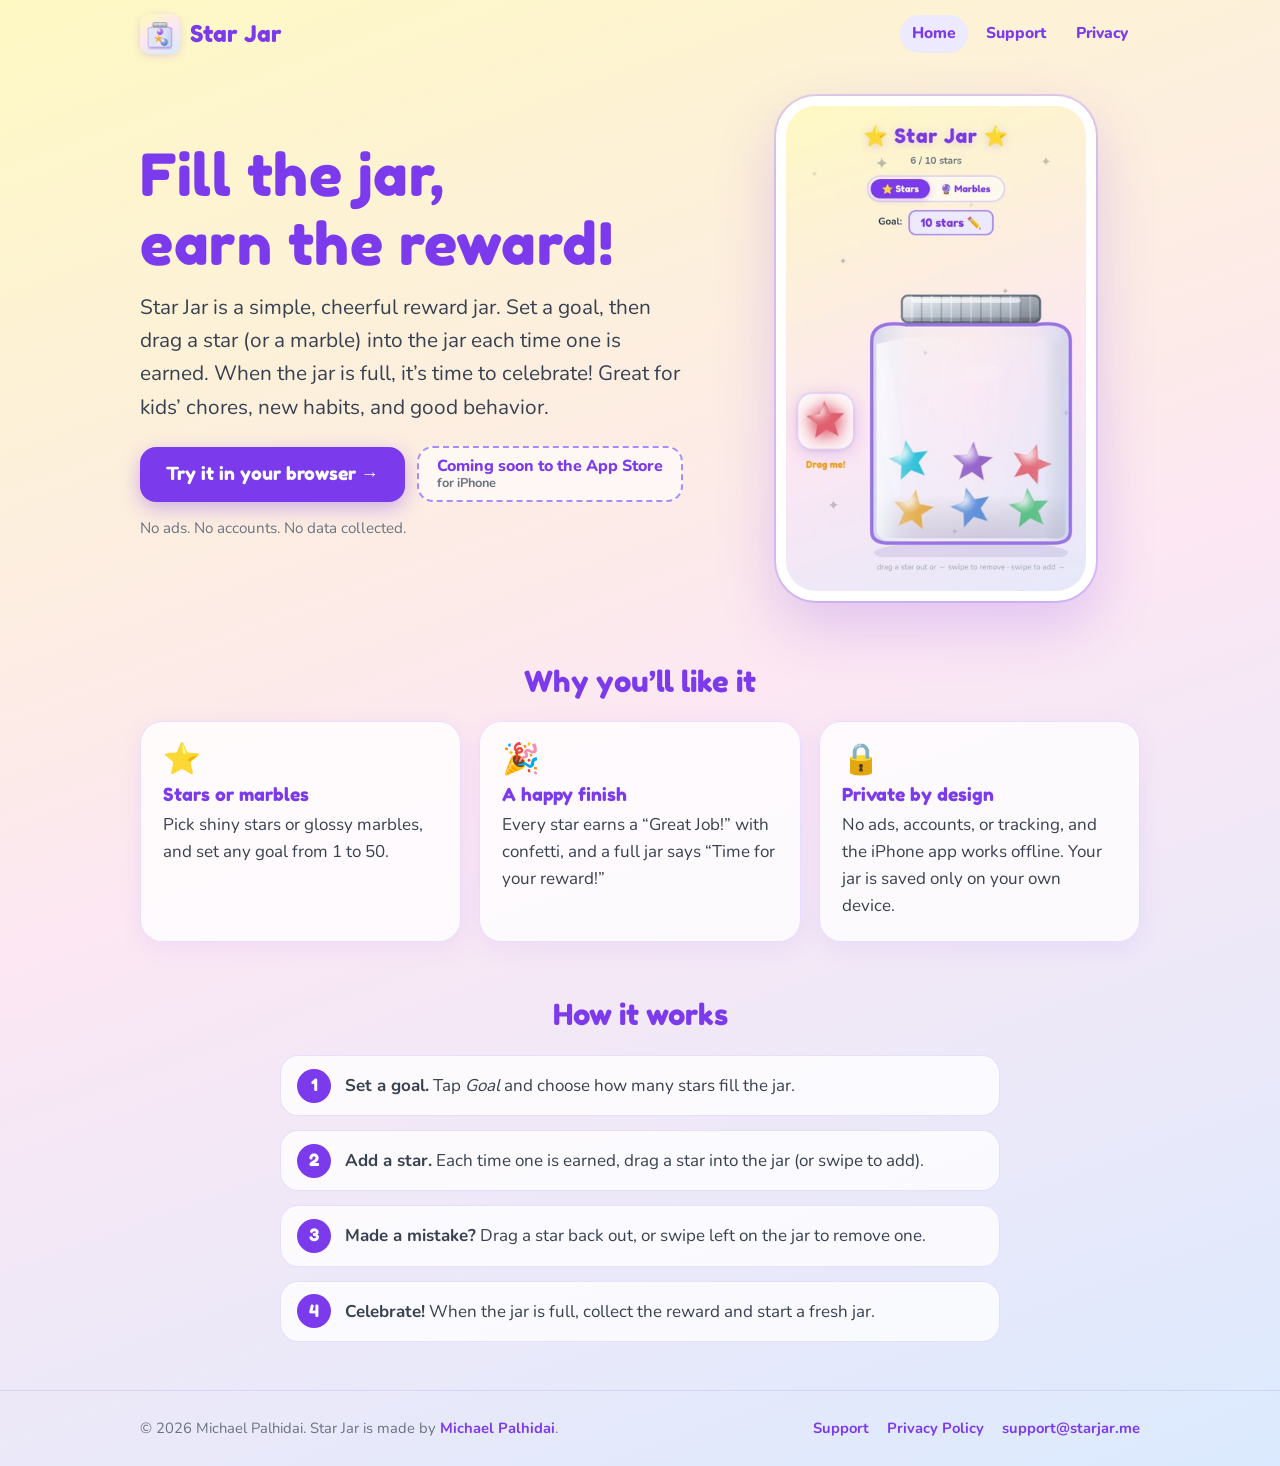
==== index.html @ a4838b50 "Star Jar website: landing, support, privacy, 404" ====
<!doctype html>
<html lang="en">
<head>
  <meta charset="utf-8">
  <meta name="viewport" content="width=device-width, initial-scale=1, viewport-fit=cover">
  <title>Star Jar – a simple, cheerful reward jar</title>
  <meta name="description" content="Star Jar is a simple reward jar for iPhone. Set a goal, drag a star or marble into the jar each time one is earned, and celebrate when it is full. No ads, no accounts, no data collected.">
  <link rel="canonical" href="https://starjar.me/">
  <meta name="theme-color" content="#fef9c3">
  <meta name="author" content="Michael Palhidai">
  <link rel="icon" href="/favicon.ico" sizes="any">
  <link rel="icon" type="image/png" sizes="32x32" href="/favicon-32.png">
  <link rel="apple-touch-icon" href="/apple-touch-icon.png">
  <link rel="manifest" href="/site.webmanifest">
  <meta property="og:type" content="website">
  <meta property="og:site_name" content="Star Jar">
  <meta property="og:title" content="Star Jar – a simple, cheerful reward jar">
  <meta property="og:description" content="Star Jar is a simple reward jar for iPhone. Set a goal, drag a star or marble into the jar each time one is earned, and celebrate when it is full. No ads, no accounts, no data collected.">
  <meta property="og:url" content="https://starjar.me/">
  <meta property="og:image" content="https://starjar.me/img/og-image.png">
  <meta property="og:image:width" content="1200">
  <meta property="og:image:height" content="630">
  <meta property="og:image:alt" content="The Star Jar app icon: a glass jar holding a star and two marbles.">
  <meta name="twitter:card" content="summary_large_image">
  <meta name="twitter:title" content="Star Jar – a simple, cheerful reward jar">
  <meta name="twitter:description" content="Star Jar is a simple reward jar for iPhone. Set a goal, drag a star or marble into the jar each time one is earned, and celebrate when it is full. No ads, no accounts, no data collected.">
  <meta name="twitter:image" content="https://starjar.me/img/og-image.png">
  <link rel="preload" href="/fonts/fredoka-one-latin-400-normal.woff2" as="font" type="font/woff2" crossorigin>
  <link rel="stylesheet" href="/style.css">
  <script type="application/ld+json">
  {"@context":"https://schema.org","@type":"SoftwareApplication","name":"Star Jar","operatingSystem":"iOS","applicationCategory":"LifestyleApplication","url":"https://starjar.me/","author":{"@type":"Person","name":"Michael Palhidai"},"description":"A simple, cheerful reward jar. Set a goal, drag a star or marble into the jar each time one is earned, and celebrate when the jar is full."}
  </script>
</head>
<body>
  <header class="site-header">
    <div class="wrap">
      <a class="brand" href="/"><img src="/img/icon-192.png" alt="" width="40" height="40">Star Jar</a>
      <nav class="nav" aria-label="Main">
        <a href="/" aria-current="page">Home</a>
        <a href="/support.html">Support</a>
        <a href="/privacy.html">Privacy</a>
      </nav>
    </div>
  </header>

  <main>
    <section class="wrap hero">
      <div>
        <h1>Fill the jar,<br>earn the reward!</h1>
        <p class="lead">Star Jar is a simple, cheerful reward jar. Set a goal, then drag a star (or a marble) into the jar each time one is earned. When the jar is full, it&rsquo;s time to celebrate! Great for kids&rsquo; chores, new habits, and good behavior.</p>
        <div class="cta-row">
          <a class="btn btn-primary" href="https://star-jar-gules.vercel.app">Try it in your browser &rarr;</a>
          <span class="soon" aria-label="Coming soon to the App Store">Coming soon to the App Store<small>for iPhone</small></span>
        </div>
        <p class="note">No ads. No accounts. No data collected.</p>
      </div>
      <div class="phone">
        <img src="/img/screenshot.jpg" srcset="/img/screenshot-small.jpg 390w, /img/screenshot.jpg 780w" sizes="(max-width: 480px) 78vw, 320px" width="780" height="1260" alt="Star Jar showing six colorful stars in the jar out of a goal of ten.">
      </div>
    </section>

    <section class="wrap section">
      <h2>Why you&rsquo;ll like it</h2>
      <div class="cards">
        <div class="card">
          <span class="emoji" aria-hidden="true">⭐</span>
          <h3>Stars or marbles</h3>
          <p>Pick shiny stars or glossy marbles, and set any goal from 1 to 50.</p>
        </div>
        <div class="card">
          <span class="emoji" aria-hidden="true">🎉</span>
          <h3>A happy finish</h3>
          <p>Every star earns a &ldquo;Great Job!&rdquo; with confetti, and a full jar says &ldquo;Time for your reward!&rdquo;</p>
        </div>
        <div class="card">
          <span class="emoji" aria-hidden="true">🔒</span>
          <h3>Private by design</h3>
          <p>No ads, accounts, or tracking, and the iPhone app works offline. Your jar is saved only on your own device.</p>
        </div>
      </div>
    </section>

    <section class="wrap narrow section">
      <h2>How it works</h2>
      <ol class="steps">
        <li><strong>Set a goal.</strong> Tap <em>Goal</em> and choose how many stars fill the jar.</li>
        <li><strong>Add a star.</strong> Each time one is earned, drag a star into the jar (or swipe to add).</li>
        <li><strong>Made a mistake?</strong> Drag a star back out, or swipe left on the jar to remove one.</li>
        <li><strong>Celebrate!</strong> When the jar is full, collect the reward and start a fresh jar.</li>
      </ol>
    </section>
  </main>
  <footer class="site-footer">
    <div class="wrap">
      <div>&copy; 2026 Michael Palhidai. Star Jar is made by <a href="https://michaelpalhidai.com">Michael Palhidai</a>.</div>
      <nav aria-label="Footer">
        <a href="/support.html">Support</a>
        <a href="/privacy.html">Privacy Policy</a>
        <a href="mailto:support@starjar.me">support@starjar.me</a>
      </nav>
    </div>
  </footer>
</body>
</html>
---- style.css ----
@font-face { font-family: "Fredoka One"; src: url("/fonts/fredoka-one-latin-400-normal.woff2") format("woff2"); font-weight: 400; font-display: swap; }
@font-face { font-family: "Nunito"; src: url("/fonts/nunito-latin-400-normal.woff2") format("woff2"); font-weight: 400; font-display: swap; }
@font-face { font-family: "Nunito"; src: url("/fonts/nunito-latin-700-normal.woff2") format("woff2"); font-weight: 700; font-display: swap; }
@font-face { font-family: "Nunito"; src: url("/fonts/nunito-latin-800-normal.woff2") format("woff2"); font-weight: 800; font-display: swap; }

:root {
  --purple: #7c3aed;
  --purple-dark: #5b21b6;
  --purple-soft: #ede9fe;
  --lilac: #a78bfa;
  --gold: #f59e0b;
  --ink: #374151;
  --muted: #6b7280;
  --card: rgba(255, 255, 255, 0.78);
  --radius: 22px;
}

* { box-sizing: border-box; }

html {
  -webkit-text-size-adjust: 100%;
  min-height: 100%;
  background: linear-gradient(160deg, #fef9c3 0%, #fce7f3 50%, #dbeafe 100%) no-repeat;
  background-color: #dbeafe;
}

body {
  margin: 0;
  min-height: 100vh;
  font-family: "Nunito", system-ui, -apple-system, "Segoe UI", Helvetica, Arial, sans-serif;
  font-size: 17px;
  line-height: 1.6;
  color: var(--ink);
  display: flex;
  flex-direction: column;
}

a { color: var(--purple); font-weight: 700; text-underline-offset: 3px; }
a:hover { color: var(--purple-dark); }

h1, h2, h3, .brand { font-family: "Fredoka One", "Nunito", system-ui, sans-serif; font-weight: 400; color: var(--purple); line-height: 1.2; }
h1 { font-size: clamp(2.2rem, 7vw, 3.6rem); margin: 0 0 12px; letter-spacing: 0.5px; }
h2 { font-size: clamp(1.4rem, 4vw, 1.8rem); margin: 0 0 10px; }
h3 { font-size: 1.15rem; margin: 0 0 6px; }

.wrap { width: 100%; max-width: 1040px; margin: 0 auto; padding: 0 20px; }
.narrow { max-width: 760px; }

/* Header */
.site-header { padding: calc(14px + env(safe-area-inset-top, 0px)) 0 14px; }
.site-header .wrap { display: flex; align-items: center; justify-content: space-between; gap: 12px; flex-wrap: wrap; }
.brand { display: inline-flex; align-items: center; gap: 10px; font-size: 1.45rem; text-decoration: none; color: var(--purple); }
.brand img { width: 40px; height: 40px; border-radius: 10px; box-shadow: 0 2px 8px rgba(124, 58, 237, 0.2); }
.nav { display: flex; gap: 6px; flex-wrap: wrap; }
.nav a { font-weight: 800; text-decoration: none; padding: 6px 12px; border-radius: 999px; color: var(--purple); font-size: 0.98rem; }
.nav a:hover, .nav a[aria-current="page"] { background: var(--purple-soft); }

main { flex: 1; }

/* Hero */
.hero { display: grid; grid-template-columns: 1.15fr 0.85fr; gap: 40px; align-items: center; padding-top: 28px; padding-bottom: 56px; }
.hero .lead { font-size: clamp(1.08rem, 2.6vw, 1.3rem); color: var(--ink); margin: 0 0 22px; max-width: 34em; }
.cta-row { display: flex; flex-wrap: wrap; gap: 12px; align-items: center; }
.btn {
  display: inline-flex; align-items: center; justify-content: center; gap: 8px;
  font-family: "Fredoka One", "Nunito", sans-serif; font-weight: 400; font-size: 1.12rem;
  padding: 13px 26px; border-radius: 16px; text-decoration: none; border: 0; cursor: pointer;
}
.btn-primary { background: var(--purple); color: #fff; box-shadow: 0 6px 20px rgba(124, 58, 237, 0.35); }
.btn-primary:hover { background: var(--purple-dark); color: #fff; }
.soon {
  display: inline-flex; flex-direction: column; justify-content: center; line-height: 1.2;
  padding: 9px 18px; border-radius: 16px; border: 2px dashed var(--lilac); background: rgba(255, 255, 255, 0.6);
  color: var(--purple); font-weight: 800; font-size: 1rem;
}
.soon small { font-weight: 700; color: var(--muted); font-size: 0.8rem; }
.note { color: var(--muted); font-size: 0.95rem; margin-top: 14px; }

.phone {
  justify-self: center; width: min(320px, 78vw); border-radius: 40px; padding: 10px;
  background: #fff; box-shadow: 0 24px 60px rgba(124, 58, 237, 0.22), 0 0 0 2px rgba(167, 139, 250, 0.35);
}
.phone img { display: block; width: 100%; height: auto; border-radius: 30px; }

/* Cards */
.section { padding-top: 8px; padding-bottom: 48px; }
.section > h2 { text-align: center; margin-bottom: 22px; }
.cards { display: grid; grid-template-columns: repeat(3, 1fr); gap: 18px; }
.card { background: var(--card); border-radius: var(--radius); padding: 22px; box-shadow: 0 6px 24px rgba(124, 58, 237, 0.08); border: 1px solid rgba(167, 139, 250, 0.25); }
.card .emoji { font-size: 1.9rem; line-height: 1; display: block; margin-bottom: 8px; }
.card p { margin: 0; }

.steps { counter-reset: step; list-style: none; padding: 0; margin: 0; display: grid; gap: 14px; }
.steps li { counter-increment: step; position: relative; padding: 16px 18px 16px 64px; background: var(--card); border-radius: 18px; border: 1px solid rgba(167, 139, 250, 0.25); }
.steps li::before {
  content: counter(step); position: absolute; left: 16px; top: 50%; transform: translateY(-50%);
  width: 34px; height: 34px; border-radius: 50%; background: var(--purple); color: #fff;
  font-family: "Fredoka One", sans-serif; display: grid; place-items: center; font-size: 1.05rem;
}

/* Text pages */
.page { padding-top: 18px; padding-bottom: 56px; }
.panel { background: var(--card); border-radius: var(--radius); padding: clamp(22px, 5vw, 40px); box-shadow: 0 6px 24px rgba(124, 58, 237, 0.08); border: 1px solid rgba(167, 139, 250, 0.25); }
.panel h2 { margin-top: 30px; }
.panel h2:first-of-type { margin-top: 18px; }
.meta { color: var(--muted); font-weight: 700; margin: 0; }
.contact-box { display: flex; flex-wrap: wrap; align-items: center; gap: 14px; background: #fff; border-radius: 18px; padding: 18px 20px; border: 2px solid var(--purple-soft); margin: 18px 0 8px; }
.contact-box .big { font-family: "Fredoka One", sans-serif; font-size: 1.25rem; word-break: break-all; }
details { background: #fff; border-radius: 16px; border: 1px solid rgba(167, 139, 250, 0.35); margin: 10px 0; padding: 0 18px; }
details[open] { padding-bottom: 14px; }
summary { cursor: pointer; font-weight: 800; padding: 14px 0; color: var(--ink); list-style-position: outside; }
summary::marker { color: var(--purple); }
details p, details ul { margin: 0 0 8px; }

/* 404 */
.notfound { text-align: center; padding-top: 40px; padding-bottom: 70px; }
.notfound img { width: 140px; height: 140px; border-radius: 32px; box-shadow: 0 12px 30px rgba(124, 58, 237, 0.2); margin-bottom: 18px; }

/* Footer */
.site-footer { padding: 26px 0 calc(26px + env(safe-area-inset-bottom, 0px)); color: var(--muted); font-size: 0.92rem; border-top: 1px solid rgba(167, 139, 250, 0.25); }
.site-footer .wrap { display: flex; flex-wrap: wrap; gap: 8px 22px; justify-content: space-between; align-items: center; }
.site-footer nav { display: flex; flex-wrap: wrap; gap: 6px 18px; }
.site-footer a { font-weight: 700; text-decoration: none; }
.site-footer a:hover { text-decoration: underline; }

@media (max-width: 820px) {
  .hero { grid-template-columns: 1fr; text-align: center; gap: 30px; padding-top: 12px; }
  .hero .lead { margin-left: auto; margin-right: auto; }
  .cta-row { justify-content: center; }
  .cards { grid-template-columns: 1fr; }
}
@media (max-width: 480px) {
  body { font-size: 16px; }
  .site-header .wrap { justify-content: center; }
  .btn, .soon { width: 100%; }
  .site-footer .wrap { flex-direction: column; text-align: center; }
  .site-footer nav { justify-content: center; }
}
@media (prefers-reduced-motion: no-preference) {
  .btn { transition: transform 0.15s ease, background 0.15s ease; }
  .btn:hover { transform: translateY(-2px); }
}
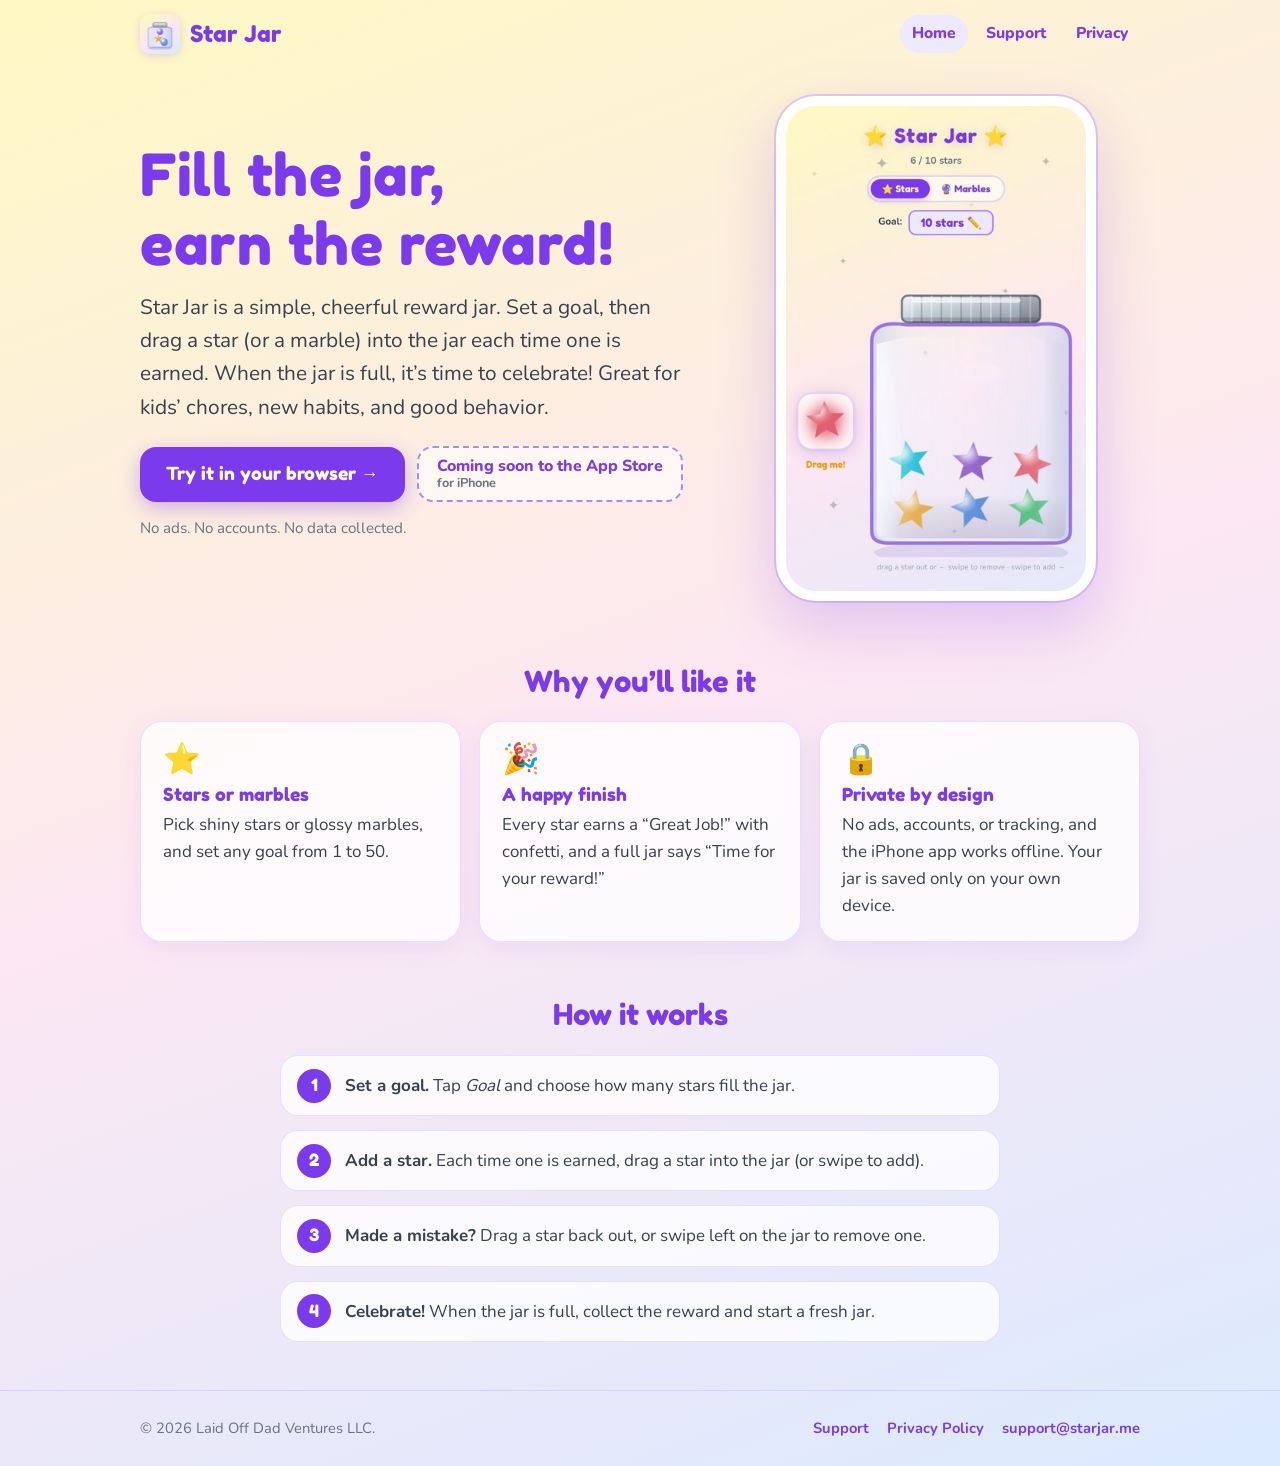
==== commit 3130d7fc: "Attribute the site to Laid Off Dad Ventures LLC Replace personal-name author metadata, JSON-LD, foot" ====
--- a/index.html
+++ b/index.html
@@ -7,7 +7,7 @@
   <meta name="description" content="Star Jar is a simple reward jar for iPhone. Set a goal, drag a star or marble into the jar each time one is earned, and celebrate when it is full. No ads, no accounts, no data collected.">
   <link rel="canonical" href="https://starjar.me/">
   <meta name="theme-color" content="#fef9c3">
-  <meta name="author" content="Michael Palhidai">
+  <meta name="author" content="Laid Off Dad Ventures LLC">
   <link rel="icon" href="/favicon.ico" sizes="any">
   <link rel="icon" type="image/png" sizes="32x32" href="/favicon-32.png">
   <link rel="apple-touch-icon" href="/apple-touch-icon.png">
@@ -28,7 +28,7 @@
   <link rel="preload" href="/fonts/fredoka-one-latin-400-normal.woff2" as="font" type="font/woff2" crossorigin>
   <link rel="stylesheet" href="/style.css">
   <script type="application/ld+json">
-  {"@context":"https://schema.org","@type":"SoftwareApplication","name":"Star Jar","operatingSystem":"iOS","applicationCategory":"LifestyleApplication","url":"https://starjar.me/","author":{"@type":"Person","name":"Michael Palhidai"},"description":"A simple, cheerful reward jar. Set a goal, drag a star or marble into the jar each time one is earned, and celebrate when the jar is full."}
+  {"@context":"https://schema.org","@type":"SoftwareApplication","name":"Star Jar","operatingSystem":"iOS","applicationCategory":"LifestyleApplication","url":"https://starjar.me/","author":{"@type":"Organization","name":"Laid Off Dad Ventures LLC"},"description":"A simple, cheerful reward jar. Set a goal, drag a star or marble into the jar each time one is earned, and celebrate when the jar is full."}
   </script>
 </head>
 <body>
@@ -92,7 +92,7 @@
   </main>
   <footer class="site-footer">
     <div class="wrap">
-      <div>&copy; 2026 Michael Palhidai. Star Jar is made by <a href="https://michaelpalhidai.com">Michael Palhidai</a>.</div>
+      <div>&copy; 2026 Laid Off Dad Ventures LLC.</div>
       <nav aria-label="Footer">
         <a href="/support.html">Support</a>
         <a href="/privacy.html">Privacy Policy</a>
